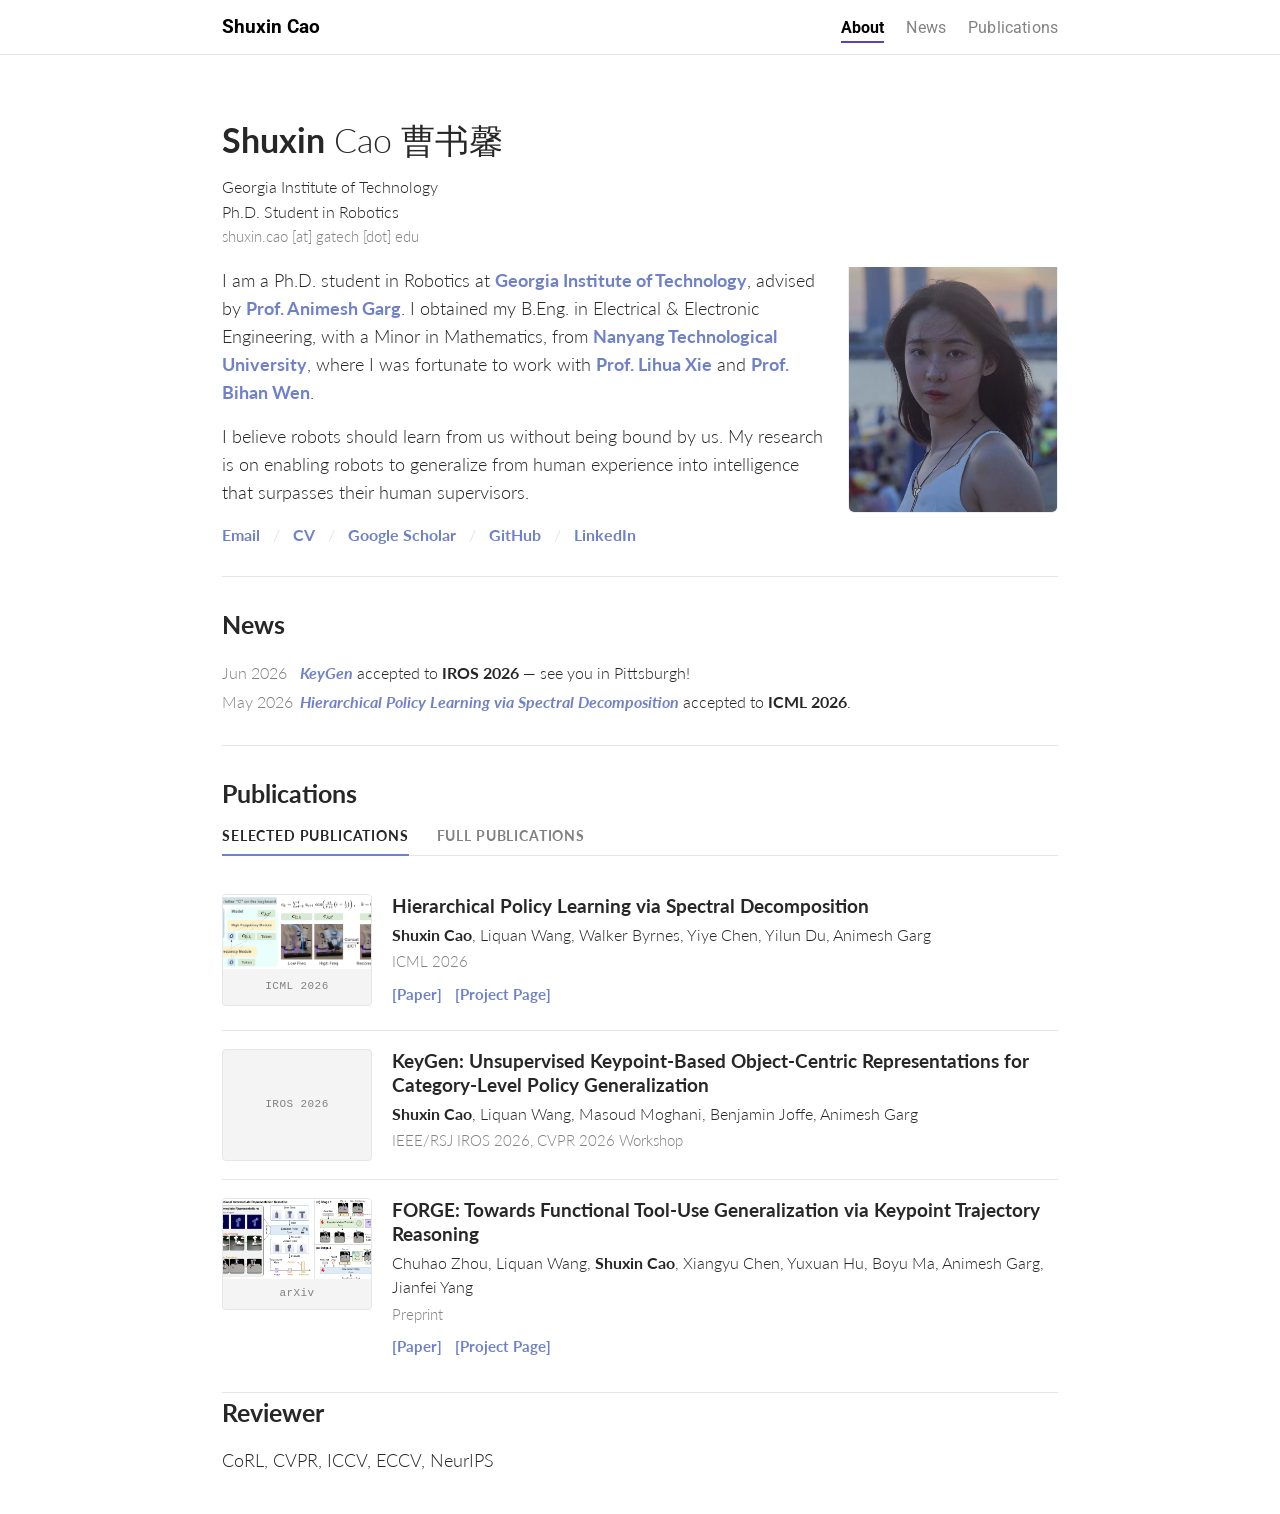
==== index.html @ 0c7a15a3 "Initial commit: personal academic homepage" ====
<!DOCTYPE html>
<html lang="en">
<head>
<meta charset="utf-8">
<meta name="viewport" content="width=device-width, initial-scale=1">
<title>Shuxin Cao</title>
<meta name="description" content="Shuxin Cao — Ph.D. student in Robotics at Georgia Tech, working on robot learning, object-centric representations, and hierarchical policies.">
<link rel="icon" href="data:image/svg+xml,<svg xmlns='http://www.w3.org/2000/svg' viewBox='0 0 32 32'><text y='26' font-size='26'>&#x1F41A;</text></svg>">
<link rel="preconnect" href="https://fonts.googleapis.com">
<link rel="preconnect" href="https://fonts.gstatic.com" crossorigin>
<link href="https://fonts.googleapis.com/css2?family=Roboto:wght@300;400;500;700&family=Roboto+Slab:wght@400;500;700&family=Lato:wght@300;400;700&display=swap" rel="stylesheet">
<link rel="stylesheet" href="css/style.css">
</head>
<body>

<a class="skip" href="#about">Skip to content</a>

<!-- ══════════ NAV ══════════ -->
<nav class="navbar" id="navbar">
  <div class="container navbar-inner">
    <a class="brand" href="#about">Shuxin Cao</a>
    <button class="navbar-toggler" id="nav-toggle" aria-label="Toggle navigation" aria-expanded="false">
      <span></span><span></span><span></span>
    </button>
    <ul class="nav-links" id="nav-links">
      <li><a href="#about">About</a></li>
      <li><a href="#news">News</a></li>
      <li><a href="#publications">Publications</a></li>
    </ul>
  </div>
</nav>

<div class="container page">

  <!-- ---------- ABOUT ---------- -->
  <section id="about" class="post">
    <header class="post-header">
      <a class="post-title" href="#about"><b>Shuxin</b> Cao 曹书馨</a>
      <p class="identity">
        Georgia Institute of Technology<br>
        Ph.D. Student in Robotics<br>
        <span class="email">shuxin.cao [at] gatech [dot] edu</span>
      </p>
    </header>

    <div class="intro-flow">
      <img class="profile-img-round" src="assets/img/profile.jpg" alt="Shuxin Cao" width="440" height="640">

      <p>
        I am a Ph.D. student in Robotics at <a href="https://www.gatech.edu/" target="_blank" rel="noopener">Georgia Institute of Technology</a>,
        advised by <a href="https://animesh.garg.tech/" target="_blank" rel="noopener">Prof. Animesh Garg</a>.
        I obtained my B.Eng. in Electrical &amp; Electronic Engineering, with a Minor in
        Mathematics, from <a href="https://www.ntu.edu.sg/" target="_blank" rel="noopener">Nanyang Technological University</a>,
        where I was fortunate to work with <a href="https://dr.ntu.edu.sg/entities/person/Xie-Lihua" target="_blank" rel="noopener">Prof. Lihua Xie</a>
        and <a href="https://personal.ntu.edu.sg/bihan.wen/" target="_blank" rel="noopener">Prof. Bihan Wen</a>.
      </p>
      <p>
        I believe robots should learn from us without being bound by us.
        My research is on enabling robots to generalize from human experience into
        intelligence that surpasses their human supervisors.
      </p>

      <div class="contact-row">
        <a href="mailto:shuxin.cao@gatech.edu">Email</a>
        <span class="sep">/</span>
        <a href="#">CV</a>
        <span class="sep">/</span>
        <!-- TODO: replace with your real profile URLs -->
        <a href="https://scholar.google.com/citations?user=xdBMvssAAAAJ&hl=en" target="_blank" rel="noopener">Google Scholar</a>
        <span class="sep">/</span>
        <a href="https://github.com/" target="_blank" rel="noopener">GitHub</a>
        <span class="sep">/</span>
        <a href="https://www.linkedin.com/" target="_blank" rel="noopener">LinkedIn</a>
      </div>
    </div>
  </section>

  <hr>

  <!-- ---------- NEWS ---------- -->
  <section id="news" class="news">
    <h2>News</h2>
    <div class="table-wrap">
      <table>
        <tr><td class="date">Jun 2026</td><td><a href="#publications"><em>KeyGen</em></a> accepted to <b>IROS 2026</b> — see you in Pittsburgh!</td></tr>
        <tr><td class="date">May 2026</td><td><a href="#publications"><em>Hierarchical Policy Learning via Spectral Decomposition</em></a> accepted to <b>ICML 2026</b>.</td></tr>
      </table>
    </div>
  </section>

  <hr>

  <!-- ---------- PUBLICATIONS ---------- -->
  <section id="publications" class="publications">
    <h2>Publications</h2>

    <div class="pub-tabs" role="tablist">
      <button class="pub-tab active" type="button" role="tab" aria-selected="true" data-panel="selected">Selected Publications</button>
      <button class="pub-tab" type="button" role="tab" aria-selected="false" data-panel="full">Full Publications</button>
    </div>

    <div class="pub-panel" data-panel="selected">

    <div class="paper-entry">
      <div class="paper-thumb" data-fallback="ICML 2026"><img src="assets/img/pubs/spectral.png" alt="" loading="lazy" onerror="this.remove()"></div>
      <ul class="paper-info">
        <li class="title">Hierarchical Policy Learning via Spectral Decomposition</li>
        <li class="authors"><b>Shuxin Cao</b>, Liquan Wang, Walker Byrnes, Yiye Chen, Yilun Du, Animesh Garg</li>
        <li class="venue">ICML 2026</li>
        <li class="pub-links"><a href="https://arxiv.org/abs/2606.29570" target="_blank" rel="noopener">[Paper]</a> <a href="https://causal-spectral-policies.github.io/" target="_blank" rel="noopener">[Project Page]</a></li>
      </ul>
    </div>

    <div class="paper-entry">
      <div class="paper-thumb" data-fallback="IROS 2026"><img src="assets/img/pubs/keygen.jpg" alt="" loading="lazy" onerror="this.remove()"></div>
      <ul class="paper-info">
        <li class="title">KeyGen: Unsupervised Keypoint-Based Object-Centric Representations for Category-Level Policy Generalization</li>
        <li class="authors"><b>Shuxin Cao</b>, Liquan Wang, Masoud Moghani, Benjamin Joffe, Animesh Garg</li>
        <li class="venue">IEEE/RSJ IROS 2026, CVPR 2026 Workshop</li>
      </ul>
    </div>

    <div class="paper-entry">
      <div class="paper-thumb" data-fallback="arXiv"><img src="assets/img/pubs/forge.png" alt="" loading="lazy" onerror="this.remove()"></div>
      <ul class="paper-info">
        <li class="title">FORGE: Towards Functional Tool-Use Generalization via Keypoint Trajectory Reasoning</li>
        <li class="authors">Chuhao Zhou, Liquan Wang, <b>Shuxin Cao</b>, Xiangyu Chen, Yuxuan Hu, Boyu Ma, Animesh Garg, Jianfei Yang</li>
        <li class="venue">Preprint</li>
        <li class="pub-links"><a href="https://arxiv.org/abs/2607.05780" target="_blank" rel="noopener">[Paper]</a> <a href="https://chuhaozhou99.github.io/FORGE/" target="_blank" rel="noopener">[Project Page]</a></li>
      </ul>
    </div>

    </div>

    <div class="pub-panel" data-panel="full" hidden>

    <div class="paper-entry">
      <div class="paper-thumb" data-fallback="ICML 2026"><img src="assets/img/pubs/spectral.png" alt="" loading="lazy" onerror="this.remove()"></div>
      <ul class="paper-info">
        <li class="title">Hierarchical Policy Learning via Spectral Decomposition</li>
        <li class="authors"><b>Shuxin Cao</b>, Liquan Wang, Walker Byrnes, Yiye Chen, Yilun Du, Animesh Garg</li>
        <li class="venue">ICML 2026</li>
        <li class="pub-links"><a href="https://arxiv.org/abs/2606.29570" target="_blank" rel="noopener">[Paper]</a> <a href="https://causal-spectral-policies.github.io/" target="_blank" rel="noopener">[Project Page]</a></li>
      </ul>
    </div>

    <div class="paper-entry">
      <div class="paper-thumb" data-fallback="IROS 2026"><img src="assets/img/pubs/keygen.jpg" alt="" loading="lazy" onerror="this.remove()"></div>
      <ul class="paper-info">
        <li class="title">KeyGen: Unsupervised Keypoint-Based Object-Centric Representations for Category-Level Policy Generalization</li>
        <li class="authors"><b>Shuxin Cao</b>, Liquan Wang, Masoud Moghani, Benjamin Joffe, Animesh Garg</li>
        <li class="venue">IEEE/RSJ IROS 2026, CVPR 2026 Workshop</li>
      </ul>
    </div>

    <div class="paper-entry">
      <div class="paper-thumb" data-fallback="arXiv"><img src="assets/img/pubs/vista.png" alt="" loading="lazy" onerror="this.remove()"></div>
      <ul class="paper-info">
        <li class="title">VISTA: Enhancing Visual Conditioning via Track-Following Preference Optimization in Vision-Language-Action Models</li>
        <li class="authors">Yiye Chen, Yanan Jian, Xiaoyi Dong, <b>Shuxin Cao</b>, Jing Wu, Patricio Vela, Benjamin E. Lundell, Dongdong Chen</li>
        <li class="venue">Preprint</li>
        <li class="pub-links"><a href="https://arxiv.org/abs/2602.05049" target="_blank" rel="noopener">[Paper]</a> <a href="https://vista-vla.github.io/" target="_blank" rel="noopener">[Project Page]</a></li>
      </ul>
    </div>

    <div class="paper-entry">
      <div class="paper-thumb" data-fallback="arXiv"><img src="assets/img/pubs/forge.png" alt="" loading="lazy" onerror="this.remove()"></div>
      <ul class="paper-info">
        <li class="title">FORGE: Towards Functional Tool-Use Generalization via Keypoint Trajectory Reasoning</li>
        <li class="authors">Chuhao Zhou, Liquan Wang, <b>Shuxin Cao</b>, Xiangyu Chen, Yuxuan Hu, Boyu Ma, Animesh Garg, Jianfei Yang</li>
        <li class="venue">Preprint</li>
        <li class="pub-links"><a href="https://arxiv.org/abs/2607.05780" target="_blank" rel="noopener">[Paper]</a> <a href="https://chuhaozhou99.github.io/FORGE/" target="_blank" rel="noopener">[Project Page]</a></li>
      </ul>
    </div>

    <div class="paper-entry">
      <div class="paper-thumb" data-fallback="T-CYB"><img src="assets/img/pubs/cdm.jpg" alt="" loading="lazy" onerror="this.remove()"></div>
      <ul class="paper-info">
        <li class="title">Advancing Imbalanced Domain Adaptation: Cluster-Level Discrepancy Minimization with a Comprehensive Benchmark</li>
        <li class="authors">Jianfei Yang, Jiangang Yang, Shizheng Wang, <b>Shuxin Cao</b>, Han Zou, Lihua Xie</li>
        <li class="venue">IEEE Transactions on Cybernetics, 2021</li>
        <li class="pub-links"><a href="https://pubmed.ncbi.nlm.nih.gov/34398781/" target="_blank" rel="noopener">[Paper]</a></li>
      </ul>
    </div>

    <div class="paper-entry">
      <div class="paper-thumb" data-fallback="ICCVW"><img src="assets/img/pubs/maskedface.jpg" alt="" loading="lazy" onerror="this.remove()"></div>
      <ul class="paper-info">
        <li class="title">Improving Representation Consistency with Pairwise Loss for Masked Face Recognition</li>
        <li class="authors">Hanjie Qian, Panpan Zhang, Sijie Ji, <b>Shuxin Cao</b>, Yuecong Xu</li>
        <li class="venue">ICCV Workshops, 2021</li>
        <li class="pub-links"><a href="https://openaccess.thecvf.com/content/ICCV2021W/MFR/papers/Qian_Improving_Representation_Consistency_With_Pairwise_Loss_for_Masked_Face_Recognition_ICCVW_2021_paper.pdf" target="_blank" rel="noopener">[Paper]</a></li>
      </ul>
    </div>

    <div class="paper-entry">
      <div class="paper-thumb" data-fallback="IoT-J"><img src="assets/img/pubs/mobileda.jpg" alt="" loading="lazy" onerror="this.remove()"></div>
      <ul class="paper-info">
        <li class="title">MobileDA: Toward Edge-Domain Adaptation</li>
        <li class="authors">Jianfei Yang, Han Zou, <b>Shuxin Cao</b>, Zhenghua Chen, Lihua Xie</li>
        <li class="venue">IEEE Internet of Things Journal, 7(8), 2020</li>
        <li class="pub-links"><a href="https://www.semanticscholar.org/paper/MobileDA:-Toward-Edge-Domain-Adaptation-Yang-Zou/6d5578f1ac452e45106c2364bf7abdd2721b9270" target="_blank" rel="noopener">[Paper]</a></li>
      </ul>
    </div>

    </div>
  </section>

  <hr>

  <!-- ---------- REVIEWER ---------- -->
  <section id="reviewer" class="reviewer">
    <h2>Reviewer</h2>
    <p>CoRL, CVPR, ICCV, ECCV, NeurIPS</p>
  </section>


</div>

<script src="js/main.js"></script>
</body>
</html>
---- css/style.css ----
/* ═══════════════════════════════════════════════════════════
   Shuxin Cao — personal site
   Following the classic academic-homepage format (à la
   zhengyiluo.com / yiqingxu.org): plain, system fonts, a single
   ~880px column, gray hairlines, blue links. No frills.
   ═══════════════════════════════════════════════════════════ */

:root {
  --paper:   #ffffff;
  --ink:     #000000;
  --ink-2:   #333333;
  --muted:   #828282;
  --rule:    #e6e6e6;
  --link:       #5b40c6; /* blend of lhy.xyz's #0076df and eeching's #b509ac */
  --link-hover: #44309a;

  --sans: "Roboto", -apple-system, BlinkMacSystemFont, "Segoe UI", "Helvetica Neue", Arial, sans-serif;
  --slab: "Roboto Slab", "Roboto", Georgia, serif;
  --mono: SFMono-Regular, Menlo, Consolas, monospace;

  /* about-section treatment, after ruoshiliu.github.io */
  --lato: "Lato", -apple-system, BlinkMacSystemFont, "Segoe UI", Arial, sans-serif;
  --ruoshi-link: #6f81c9;

  --maxw: 880px;
}

* { box-sizing: border-box; }

body {
  margin: 0;
  background: var(--paper);
  color: var(--ink);
  font-family: var(--sans);
  font-weight: 400;
  font-size: 17px;
  line-height: 1.58;
  padding-bottom: 40px;
}

a { color: var(--link); text-decoration: none; }
a:hover { color: var(--link-hover); text-decoration: underline; }

hr { border: none; border-top: 1px solid var(--rule); margin: 0; }

h2 { font-family: var(--slab); font-weight: 700; font-size: 25px; margin: 0 0 14px; letter-spacing: normal; }
h3 { font-family: var(--slab); font-weight: 700; font-size: 18.5px; margin: 0 0 2px; }
h4 { font-weight: 700; font-size: 12.5px; text-transform: uppercase; letter-spacing: .06em; color: var(--muted); margin: 0 0 6px; }

.skip { position: absolute; left: -9999px; top: 0; background: var(--link); color: #fff; padding: 10px 16px; z-index: 99; }
.skip:focus { left: 12px; top: 12px; }

.container { max-width: var(--maxw); margin: 0 auto; padding: 0 22px; }

/* ── nav ────────────────────────────────────────────────── */
.navbar {
  position: sticky; top: 0; z-index: 20;
  background: rgba(255,255,255,.96);
  backdrop-filter: saturate(1.6) blur(6px);
  border-bottom: 1px solid var(--rule);
}
.navbar-inner { display: flex; align-items: center; justify-content: space-between; height: 54px; }
.brand { font-weight: 700; color: var(--ink); font-size: 19px; }
.brand:hover { text-decoration: none; color: var(--muted); }

.nav-links { list-style: none; display: flex; gap: 22px; margin: 0; padding: 0; }
.nav-links a {
  color: var(--muted); font-size: 16px; letter-spacing: .01em;
  padding: 4px 0; border-bottom: 2px solid transparent;
}
.nav-links a:hover { color: var(--ink); text-decoration: none; }
.nav-links a.active { color: var(--ink); font-weight: 700; border-bottom-color: var(--link); }

.navbar-toggler {
  display: none; flex-direction: column; gap: 4px;
  background: none; border: 0; padding: 8px; cursor: pointer;
}
.navbar-toggler span { width: 20px; height: 2px; background: var(--ink); border-radius: 1px; transition: transform .2s, opacity .2s; }
.navbar-toggler[aria-expanded="true"] span:nth-child(1) { transform: translateY(6px) rotate(45deg); }
.navbar-toggler[aria-expanded="true"] span:nth-child(2) { opacity: 0; }
.navbar-toggler[aria-expanded="true"] span:nth-child(3) { transform: translateY(-6px) rotate(-45deg); }

/* ── page sections ──────────────────────────────────────── */
.page { padding-top: 30px; }
.post, .news, .content, .publications, .experience, .photography { padding: 28px 0; }

.post-header { margin-bottom: 18px; }
.post-title { font-family: var(--lato); font-weight: 300; font-size: 34px; color: #272727; }
.post-title:hover { text-decoration: none; }
.post-title b { font-weight: 700; }

.identity { margin: 8px 0 0; color: #272727; font-size: 16px; line-height: 1.55; font-family: var(--lato); font-weight: 300; }
.identity .email { font-family: var(--lato); font-size: 15px; color: var(--muted); }

/* ── about intro: photo floats inline with the text, after ruoshiliu.github.io ── */
.intro-flow { font-family: var(--lato); overflow: hidden; } /* overflow:hidden clears the float */
.intro-flow p {
  text-align: left; margin: 0 0 16px; color: #272727;
  font-size: 17.5px; font-weight: 300; line-height: 1.6;
}
.intro-flow a { color: var(--ruoshi-link); font-weight: 700; }
.intro-flow a:hover { color: var(--ruoshi-link); text-decoration: underline; }

.profile-img-round {
  float: right;
  width: 210px; height: auto;
  margin: -6px 0 16px 24px;
  border-radius: 6px;
  border: 1px solid var(--rule);
  filter: brightness(1.12) contrast(0.87) saturate(0.82) blur(0.3px);
}

.contact-row { margin-top: 4px; font-size: 15.5px; }
.contact-row a { color: var(--ruoshi-link); font-weight: 700; }
.contact-row a:hover { color: var(--ruoshi-link); }
.contact-row .sep { color: var(--rule); margin: 0 9px; }
.contact-row .note { font-size: 12.5px; color: var(--muted); font-style: italic; }

/* ── news: matches the about/intro treatment (Lato, after ruoshiliu.github.io) ── */
#news h2 { font-family: var(--lato); font-weight: 700; color: #272727; }
.table-wrap table { width: 100%; border-collapse: collapse; }
.table-wrap td { padding: 2px 0; vertical-align: top; font-size: 16px; color: #272727; font-family: var(--lato); font-weight: 300; }
.table-wrap .date { width: 78px; color: var(--muted); font-variant-numeric: tabular-nums; white-space: nowrap; }
.table-wrap a { color: var(--ruoshi-link); font-weight: 700; }
.table-wrap a:hover { color: var(--ruoshi-link); text-decoration: underline; }
.news-more { display: none; }
.news.expanded .news-more { display: table-row; }
.show-more {
  margin-top: 6px; background: none; border: 0; padding: 0;
  color: var(--ruoshi-link); font-size: 13.5px; cursor: pointer; font-family: var(--lato); font-weight: 700;
}
.show-more:hover { text-decoration: underline; }
.news.expanded .show-more { display: none; }

/* ── research ───────────────────────────────────────────── */
.intro { color: var(--ink-2); max-width: 68ch; font-size: 17px; }
.research-list { list-style: none; padding: 0; margin: 18px 0 0; counter-reset: none; }
.research-list li { margin-bottom: 16px; color: var(--ink-2); max-width: 68ch; font-size: 17px; }
.research-list b { color: var(--ink); }

/* ── publications ───────────────────────────────────────── */
.pub-tabs { display: flex; gap: 28px; border-bottom: 1px solid var(--rule); margin-bottom: 20px; }
.pub-tab {
  background: none; border: 0; cursor: pointer; font-family: var(--sans);
  padding: 0 0 10px; margin-bottom: -1px;
  font-size: 14px; font-weight: 700; text-transform: uppercase; letter-spacing: .06em;
  color: var(--muted); border-bottom: 2px solid transparent;
}
.pub-tab:hover { color: var(--ink); }
.pub-tab.active { color: var(--ink); border-bottom-color: var(--link); }

.paper-entry { display: flex; gap: 20px; padding: 18px 0; border-bottom: 1px solid var(--rule); }
.paper-entry:last-child { border-bottom: 0; padding-bottom: 0; }

.paper-thumb {
  flex: 0 0 150px; width: 150px; height: 112px;
  border-radius: 4px; overflow: hidden;
  background: #f4f4f4; border: 1px solid var(--rule);
  display: grid; place-items: center; position: relative;
}
.paper-thumb::after {
  content: attr(data-fallback);
  font-family: var(--mono); font-size: 11px; letter-spacing: .04em; color: var(--muted);
}
.paper-thumb img { position: relative; z-index: 1; width: 100%; height: 100%; object-fit: cover; display: block; }

.paper-info { list-style: none; padding: 0; margin: 0; min-width: 0; }
.paper-info li { margin: 0 0 4px; }
.paper-info .title { font-weight: 700; font-size: 18.5px; line-height: 1.32; color: var(--ink); }
.paper-info .authors { font-size: 15.5px; color: var(--ink-2); }
.paper-info .venue { font-size: 14.5px; color: var(--muted); }
.paper-info .pub-links { margin-top: 7px; }
.paper-info .pub-links a { font-size: 14.5px; margin-right: 9px; }

/* publications: matches the about/news treatment (Lato, after ruoshiliu.github.io) */
#publications h2 { font-family: var(--lato); font-weight: 700; color: #272727; }
#publications .pub-tab { font-family: var(--lato); color: var(--muted); }
#publications .pub-tab.active,
#publications .pub-tab:hover { color: #272727; }
#publications .pub-tab.active { border-bottom-color: var(--ruoshi-link); }
#publications .paper-info .title { font-family: var(--lato); font-weight: 700; color: #272727; }
#publications .paper-info .authors { font-family: var(--lato); font-weight: 300; color: #272727; }
#publications .paper-info .authors b { font-weight: 700; }
#publications .paper-info .venue { font-family: var(--lato); font-weight: 300; color: var(--muted); }
#publications .paper-info .pub-links a { color: var(--ruoshi-link); font-weight: 700; font-family: var(--lato); }
#publications .paper-info .pub-links a:hover { color: var(--ruoshi-link); text-decoration: underline; }

/* ── experience ─────────────────────────────────────────── */
.post-list { list-style: none; margin: 0; padding: 0; }
.post-list li { border-bottom: 1px solid var(--rule); padding: 18px 0; }
.post-list li:first-child { padding-top: 0; }
.post-list li:last-child { border-bottom: 0; padding-bottom: 0; }
.post-meta { color: var(--muted); font-size: 14px; }
.post-list h3 { margin-top: 5px; }
.where { font-weight: 400; color: var(--muted); font-size: 14.5px; }
.post-list p { margin: 5px 0 0; color: var(--ink-2); font-size: 15.5px; max-width: 68ch; }

/* ── photography ────────────────────────────────────────── */
.gallery { columns: 3; column-gap: 14px; margin: 22px 0 30px; }
.gallery figure { break-inside: avoid; margin: 0 0 16px; }
.gallery img {
  width: 100%; display: block; border-radius: 5px;
  box-shadow: 0 1px 3px rgba(0,0,0,.12);
  cursor: zoom-in;
}
.gallery figcaption { font-size: 12.5px; color: var(--muted); margin-top: 6px; text-align: center; }

.ph-empty {
  break-inside: avoid; margin: 0 0 14px;
  border: 1px dashed var(--rule); border-radius: 5px;
  display: grid; place-items: center; text-align: center;
  color: var(--muted); font-family: var(--mono); font-size: 11px; line-height: 1.8;
  padding: 18px; background: #fafafa;
}
.ph-empty span { display: block; font-size: 20px; opacity: .4; margin-bottom: 6px; }

.hobby-row { display: flex; gap: 30px; flex-wrap: wrap; border-top: 1px solid var(--rule); padding-top: 22px; }
.hobby { flex: 1 1 200px; }
.hobby p { margin: 0; color: var(--ink-2); font-size: 15.5px; }

/* ── reviewer: matches the about/news/publications treatment (Lato, after ruoshiliu.github.io) ── */
#reviewer h2 { font-family: var(--lato); font-weight: 700; color: #272727; }
#reviewer p { font-family: var(--lato); font-weight: 300; font-size: 17.5px; color: #272727; margin: 0; }

/* ── footer ─────────────────────────────────────────────── */
.foot { border-top: 1px solid var(--rule); padding-top: 24px; font-size: 13px; color: var(--muted); }
.foot p { margin: 0; }

/* ── lightbox ───────────────────────────────────────────── */
.lightbox { position: fixed; inset: 0; z-index: 100; background: rgba(10,10,10,.94); display: grid; place-items: center; padding: 40px; }
.lightbox[hidden] { display: none; }
.lightbox img { max-width: 100%; max-height: 84vh; object-fit: contain; border-radius: 3px; }
.lb-cap { position: absolute; bottom: 18px; left: 0; right: 0; text-align: center; color: #ccc; font-size: 12.5px; margin: 0; }
.lightbox button { position: absolute; background: none; border: 0; color: #fff; cursor: pointer; font-size: 32px; line-height: 1; opacity: .6; padding: 12px; }
.lightbox button:hover { opacity: 1; }
.lb-close { top: 12px; right: 18px; }
.lb-prev { left: 6px; top: 50%; transform: translateY(-50%); font-size: 42px; }
.lb-next { right: 6px; top: 50%; transform: translateY(-50%); font-size: 42px; }

/* ── responsive ─────────────────────────────────────────── */
@media (max-width: 760px) {
  .navbar-toggler { display: flex; }
  .nav-links {
    position: absolute; top: 54px; left: 0; right: 0;
    background: #fff; border-bottom: 1px solid var(--rule);
    flex-direction: column; gap: 0; padding: 8px 22px;
    display: none;
  }
  .nav-links.open { display: flex; }
  .nav-links a { padding: 11px 0; border-bottom: 1px solid var(--rule); width: 100%; }
  .nav-links li:last-child a { border-bottom: 0; }

  .profile-img-round { width: 125px; height: auto; margin: -4px 0 12px 16px; }

  .paper-entry { flex-direction: column; gap: 10px; }
  .paper-thumb { width: 100%; }

  .gallery { columns: 2; }
}
@media (max-width: 480px) {
  .gallery { columns: 1; }
  .lightbox { padding: 16px; }
}
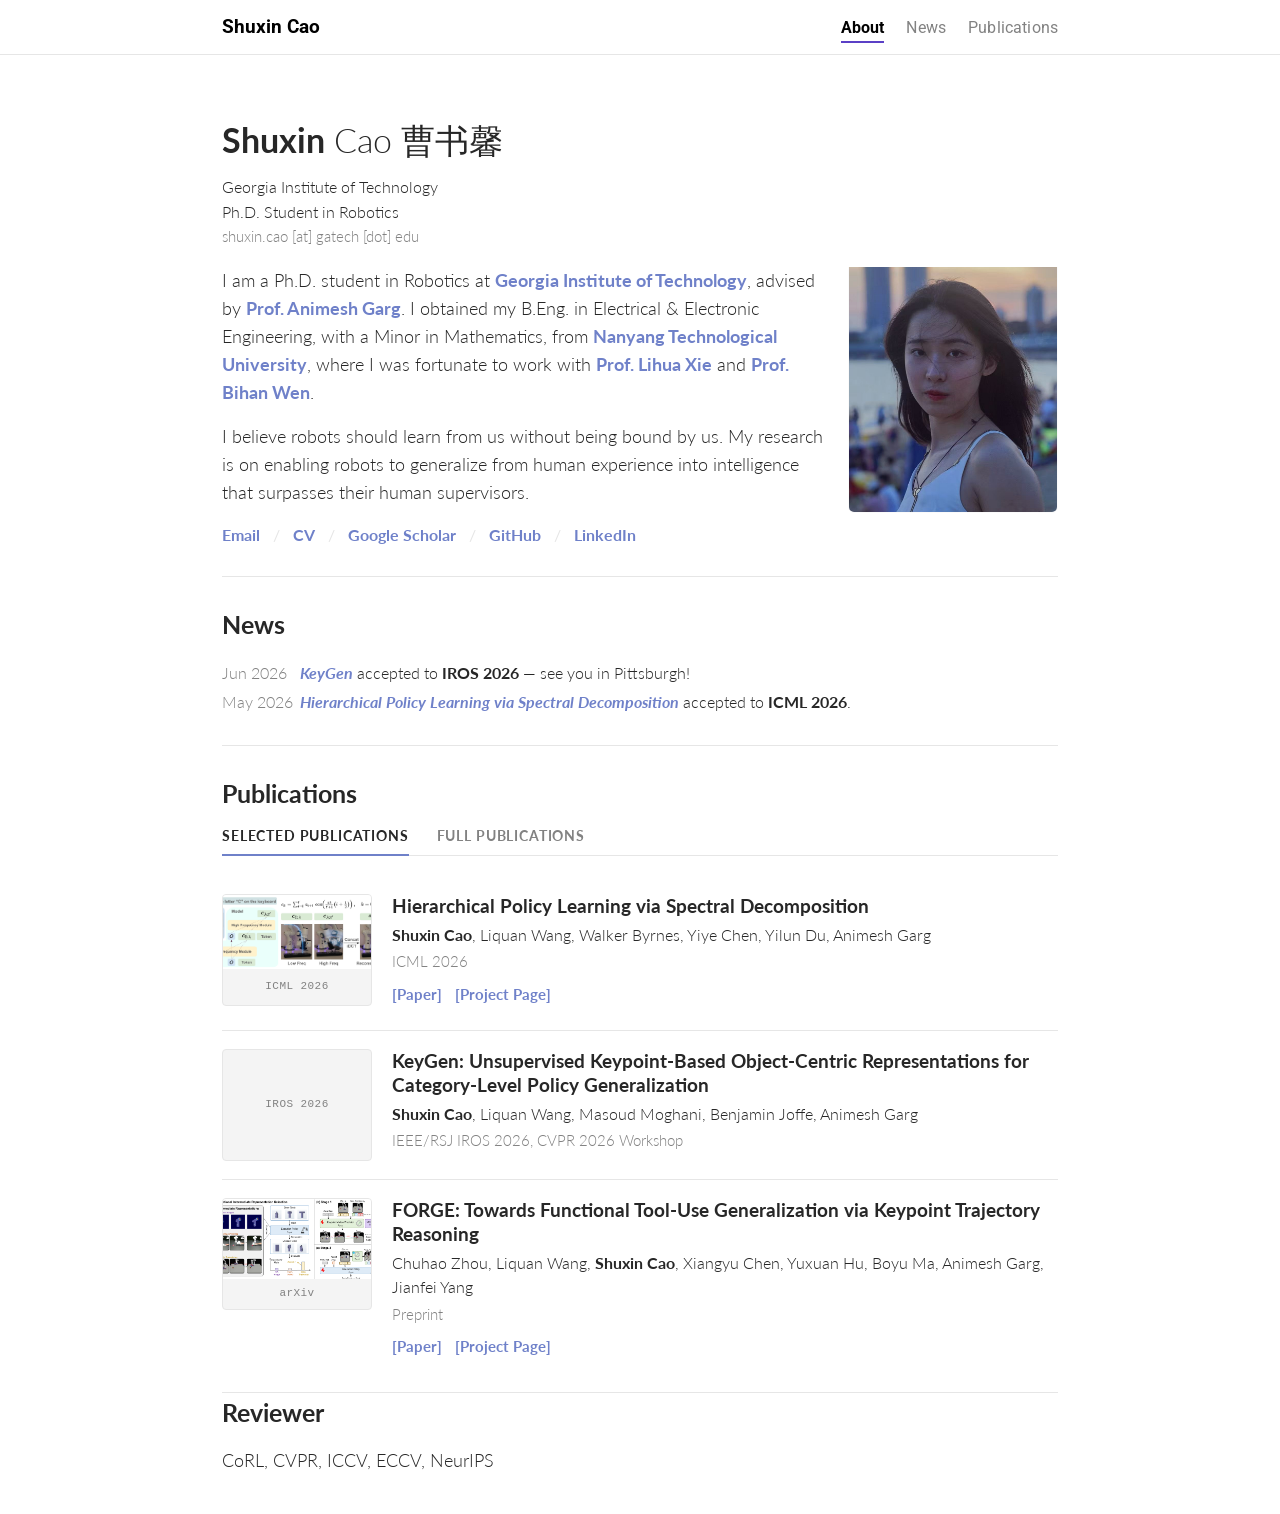
==== commit 46a8736a: "Fix blurry profile photo: remove blur filter, correct image dimensions" ====
--- a/index.html
+++ b/index.html
@@ -10,6 +10,8 @@
 <link rel="preconnect" href="https://fonts.gstatic.com" crossorigin>
 <link href="https://fonts.googleapis.com/css2?family=Roboto:wght@300;400;500;700&family=Roboto+Slab:wght@400;500;700&family=Lato:wght@300;400;700&display=swap" rel="stylesheet">
 <link rel="stylesheet" href="css/style.css">
+
+<script data-goatcounter="https://shuxincao.goatcounter.com/count" async src="//gc.zgo.at/count.js"></script>
 </head>
 <body>
 
@@ -44,7 +46,7 @@
     </header>
 
     <div class="intro-flow">
-      <img class="profile-img-round" src="assets/img/profile.jpg" alt="Shuxin Cao" width="440" height="640">
+      <img class="profile-img-round" src="assets/img/profile.jpg" alt="Shuxin Cao" width="810" height="903">
 
       <p>
         I am a Ph.D. student in Robotics at <a href="https://www.gatech.edu/" target="_blank" rel="noopener">Georgia Institute of Technology</a>,
--- a/css/style.css
+++ b/css/style.css
@@ -107,7 +107,7 @@
   margin: -6px 0 16px 24px;
   border-radius: 6px;
   border: 1px solid var(--rule);
-  filter: brightness(1.12) contrast(0.87) saturate(0.82) blur(0.3px);
+  filter: brightness(1.12) contrast(0.96) saturate(0.94);
 }
 
 .contact-row { margin-top: 4px; font-size: 15.5px; }
